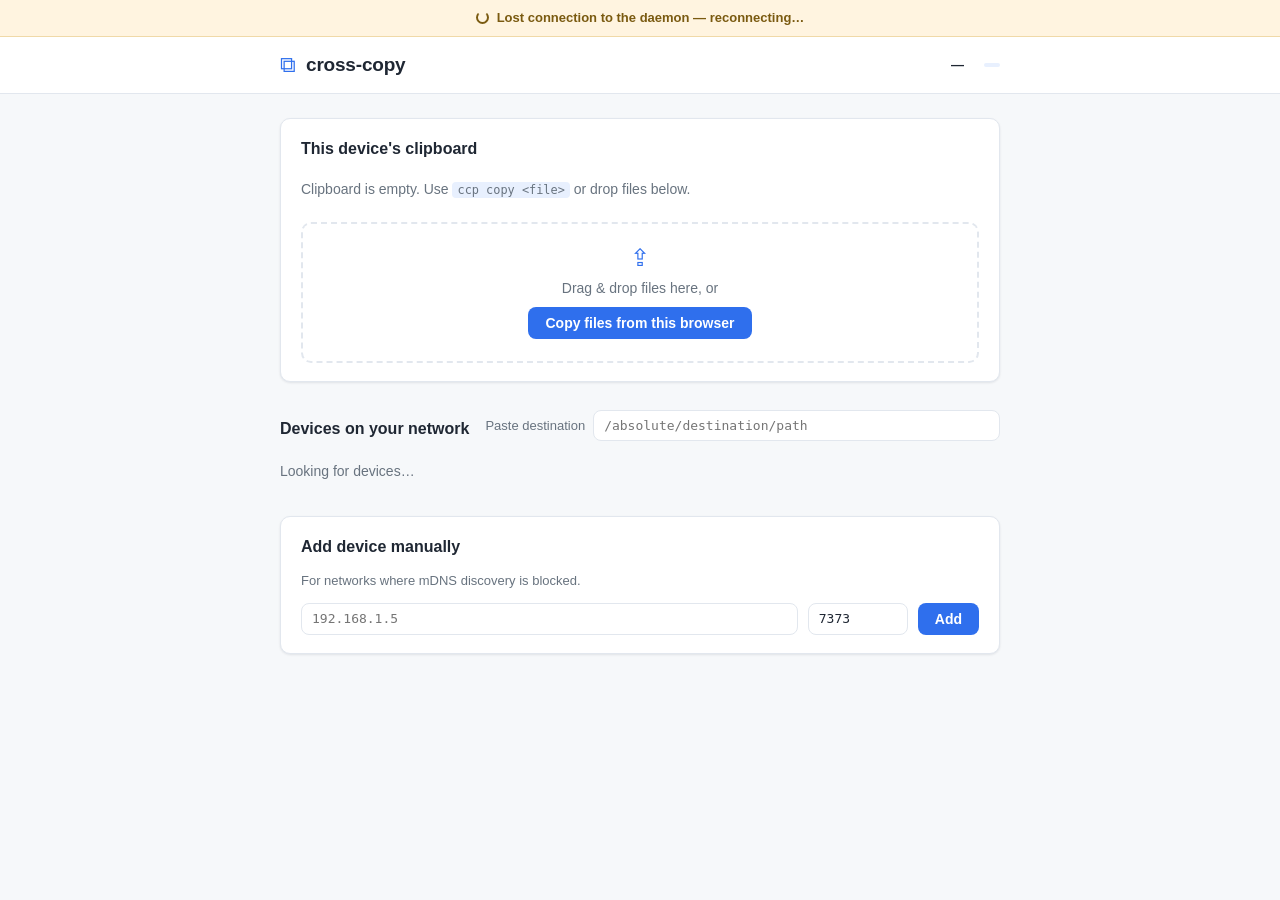
==== crosscopy/webui/index.html @ 35c5a22b "add initial ccp setup" ====
<!DOCTYPE html>
<html lang="en">
<head>
  <meta charset="UTF-8">
  <meta name="viewport" content="width=device-width, initial-scale=1.0">
  <title>cross-copy</title>
  <link rel="stylesheet" href="style.css">
</head>
<body>
  <div id="reconnect-banner" class="reconnect-banner hidden">
    <span class="spinner"></span> Lost connection to the daemon &mdash; reconnecting&hellip;
  </div>

  <header class="app-header">
    <div class="header-inner">
      <div class="brand">
        <span class="brand-mark">&#10697;</span>
        <h1>cross-copy</h1>
      </div>
      <div class="device-meta">
        <span id="device-name" class="device-name">&mdash;</span>
        <span id="device-platform" class="device-platform"></span>
        <span id="daemon-version" class="daemon-version"></span>
      </div>
    </div>
  </header>

  <main class="container">

    <!-- This device's clipboard -->
    <section class="card" id="local-card">
      <div class="card-head">
        <h2>This device's clipboard</h2>
        <div class="card-head-actions">
          <span id="local-op-badge" class="op-badge hidden"></span>
          <button id="clear-btn" class="btn btn-ghost hidden" type="button">Clear</button>
        </div>
      </div>

      <div id="local-clipboard">
        <p class="empty-state">Clipboard is empty. Use <code>ccp copy &lt;file&gt;</code> or drop files below.</p>
      </div>

      <div id="drop-zone" class="drop-zone" tabindex="0">
        <div class="drop-zone-inner">
          <span class="drop-icon">&#8682;</span>
          <p>Drag &amp; drop files here, or</p>
          <button id="pick-btn" class="btn btn-primary" type="button">Copy files from this browser</button>
          <input type="file" id="file-input" multiple hidden>
        </div>
        <div id="upload-progress" class="upload-progress hidden">
          <div class="progress-track"><div id="progress-bar" class="progress-bar"></div></div>
          <span id="progress-label" class="progress-label">Uploading&hellip;</span>
        </div>
      </div>
    </section>

    <!-- Peers -->
    <section class="peers-section">
      <div class="section-head">
        <h2>Devices on your network</h2>
        <label class="dest-field">
          <span>Paste destination</span>
          <input type="text" id="dest-input" placeholder="/absolute/destination/path"
                 spellcheck="false" autocomplete="off">
        </label>
      </div>
      <div id="peers-list" class="peers-list">
        <p class="empty-state">Looking for devices&hellip;</p>
      </div>
    </section>

    <!-- Add device manually -->
    <section class="card add-device-card">
      <div class="card-head">
        <h2>Add device manually</h2>
      </div>
      <p class="hint">For networks where mDNS discovery is blocked.</p>
      <form id="add-peer-form" class="add-peer-form">
        <input type="text" id="peer-host" placeholder="192.168.1.5" required
               spellcheck="false" autocomplete="off" aria-label="Host">
        <input type="number" id="peer-port" value="7373" min="1" max="65535" aria-label="Port">
        <button type="submit" class="btn btn-primary" id="add-peer-btn">Add</button>
      </form>
    </section>

  </main>

  <div id="toasts" class="toasts" aria-live="polite"></div>

  <script src="app.js"></script>
</body>
</html>
---- crosscopy/webui/style.css ----
/* cross-copy web UI — light theme, dependency-free. */

:root {
  --accent: #2f6fed;
  --accent-hover: #1e5cd6;
  --accent-soft: #e8f0fe;
  --bg: #f6f8fa;
  --card-bg: #ffffff;
  --border: #e2e7ee;
  --text: #1f2733;
  --text-muted: #68737f;
  --success: #1a8a4c;
  --error: #cc3340;
  --warn-bg: #fff4e0;
  --radius: 10px;
  --shadow: 0 1px 3px rgba(20, 30, 50, 0.06), 0 1px 2px rgba(20, 30, 50, 0.04);
  --font: -apple-system, BlinkMacSystemFont, "Segoe UI", Roboto, "Helvetica Neue",
          Arial, sans-serif;
  --mono: ui-monospace, SFMono-Regular, "SF Mono", Menlo, Consolas, monospace;
}

* { box-sizing: border-box; margin: 0; padding: 0; }

body {
  font-family: var(--font);
  background: var(--bg);
  color: var(--text);
  font-size: 15px;
  line-height: 1.5;
}

.hidden { display: none !important; }

code {
  font-family: var(--mono);
  font-size: 0.85em;
  background: var(--accent-soft);
  padding: 1px 5px;
  border-radius: 4px;
}

/* ---------- header ---------- */

.app-header {
  background: var(--card-bg);
  border-bottom: 1px solid var(--border);
  position: sticky;
  top: 0;
  z-index: 10;
}

.header-inner {
  max-width: 760px;
  margin: 0 auto;
  padding: 14px 20px;
  display: flex;
  align-items: center;
  justify-content: space-between;
  gap: 12px;
  flex-wrap: wrap;
}

.brand { display: flex; align-items: center; gap: 10px; }

.brand-mark {
  color: var(--accent);
  font-size: 22px;
  line-height: 1;
}

.brand h1 { font-size: 19px; font-weight: 650; letter-spacing: -0.01em; }

.device-meta {
  display: flex;
  align-items: center;
  gap: 10px;
  color: var(--text-muted);
  font-size: 13px;
}

.device-name { font-weight: 600; color: var(--text); }
.daemon-version {
  font-family: var(--mono);
  background: var(--accent-soft);
  color: var(--accent);
  padding: 2px 8px;
  border-radius: 999px;
  font-size: 12px;
}

/* ---------- layout ---------- */

.container {
  max-width: 760px;
  margin: 0 auto;
  padding: 24px 20px 60px;
  display: flex;
  flex-direction: column;
  gap: 28px;
}

.card {
  background: var(--card-bg);
  border: 1px solid var(--border);
  border-radius: var(--radius);
  box-shadow: var(--shadow);
  padding: 18px 20px;
}

.card-head {
  display: flex;
  align-items: center;
  justify-content: space-between;
  margin-bottom: 12px;
}

.card-head h2, .section-head h2 { font-size: 16px; font-weight: 650; }

.card-head-actions { display: flex; align-items: center; gap: 10px; }

.section-head {
  display: flex;
  align-items: flex-end;
  justify-content: space-between;
  gap: 16px;
  flex-wrap: wrap;
  margin-bottom: 14px;
}

.hint { color: var(--text-muted); font-size: 13px; margin-bottom: 12px; }

.empty-state { color: var(--text-muted); font-size: 14px; padding: 6px 0; }
.empty-state.small { font-size: 13px; padding: 2px 0 0; }

/* ---------- buttons & inputs ---------- */

.btn {
  font-family: inherit;
  font-size: 14px;
  font-weight: 550;
  border: 1px solid transparent;
  border-radius: 8px;
  padding: 7px 16px;
  cursor: pointer;
  transition: background 0.15s, border-color 0.15s;
}

.btn:disabled { opacity: 0.55; cursor: default; }

.btn-primary { background: var(--accent); color: #fff; }
.btn-primary:hover:not(:disabled) { background: var(--accent-hover); }

.btn-ghost {
  background: transparent;
  color: var(--text-muted);
  border-color: var(--border);
}
.btn-ghost:hover:not(:disabled) { border-color: var(--error); color: var(--error); }

input[type="text"], input[type="number"] {
  font-family: inherit;
  font-size: 14px;
  padding: 7px 10px;
  border: 1px solid var(--border);
  border-radius: 8px;
  background: var(--card-bg);
  color: var(--text);
  outline: none;
  transition: border-color 0.15s, box-shadow 0.15s;
}

input:focus {
  border-color: var(--accent);
  box-shadow: 0 0 0 3px var(--accent-soft);
}

.dest-field {
  display: flex;
  align-items: center;
  gap: 8px;
  font-size: 13px;
  color: var(--text-muted);
  flex: 1 1 320px;
  min-width: 0;
}
.dest-field span { white-space: nowrap; }
.dest-field input { flex: 1; min-width: 0; font-family: var(--mono); font-size: 13px; }

/* ---------- op badge ---------- */

.op-badge {
  font-size: 11px;
  font-weight: 700;
  text-transform: uppercase;
  letter-spacing: 0.06em;
  padding: 2px 9px;
  border-radius: 999px;
}
.op-copy { background: var(--accent-soft); color: var(--accent); }
.op-move { background: #fdeee7; color: #c2540a; }

/* ---------- file list ---------- */

.file-list { display: flex; flex-direction: column; }

.file-row {
  display: flex;
  justify-content: space-between;
  align-items: baseline;
  gap: 12px;
  padding: 6px 2px;
  border-bottom: 1px solid var(--border);
  font-size: 14px;
}

.file-name {
  font-family: var(--mono);
  font-size: 13px;
  overflow-wrap: anywhere;
}

.file-size { color: var(--text-muted); font-size: 13px; white-space: nowrap; }

.file-total {
  display: flex;
  justify-content: space-between;
  padding: 8px 2px 2px;
  font-size: 13px;
  color: var(--text-muted);
  font-weight: 550;
}

/* ---------- drop zone ---------- */

.drop-zone {
  margin-top: 16px;
  border: 2px dashed var(--border);
  border-radius: var(--radius);
  padding: 22px 16px;
  text-align: center;
  transition: border-color 0.15s, background 0.15s;
}

.drop-zone.dragging {
  border-color: var(--accent);
  background: var(--accent-soft);
}

.drop-zone-inner { display: flex; flex-direction: column; align-items: center; gap: 8px; }
.drop-zone-inner p { color: var(--text-muted); font-size: 14px; }
.drop-icon { font-size: 24px; color: var(--accent); line-height: 1; }

.upload-progress {
  margin-top: 14px;
  display: flex;
  align-items: center;
  gap: 12px;
}

.progress-track {
  flex: 1;
  height: 8px;
  background: var(--border);
  border-radius: 999px;
  overflow: hidden;
}

.progress-bar {
  height: 100%;
  width: 0%;
  background: var(--accent);
  border-radius: 999px;
  transition: width 0.2s ease;
}

.progress-label { font-size: 13px; color: var(--text-muted); white-space: nowrap; }

/* ---------- peers ---------- */

.peers-list { display: flex; flex-direction: column; gap: 14px; }

.peer-head {
  display: flex;
  align-items: center;
  justify-content: space-between;
  gap: 10px;
  margin-bottom: 8px;
}

.peer-title { display: flex; align-items: center; gap: 12px; min-width: 0; }

.peer-icon { font-size: 24px; line-height: 1; }

.peer-name-block { display: flex; flex-direction: column; min-width: 0; }
.peer-name { font-weight: 600; font-size: 15px; }
.peer-host {
  font-family: var(--mono);
  font-size: 12px;
  color: var(--text-muted);
  overflow-wrap: anywhere;
}

.peer-actions {
  margin-top: 12px;
  display: flex;
  justify-content: flex-end;
}

/* ---------- add device form ---------- */

.add-peer-form { display: flex; gap: 10px; flex-wrap: wrap; }
.add-peer-form input[type="text"] { flex: 1 1 200px; font-family: var(--mono); font-size: 13px; }
.add-peer-form input[type="number"] { width: 100px; font-family: var(--mono); font-size: 13px; }

/* ---------- reconnect banner ---------- */

.reconnect-banner {
  position: sticky;
  top: 0;
  z-index: 20;
  background: var(--warn-bg);
  border-bottom: 1px solid #f0d9a8;
  color: #7a5a10;
  text-align: center;
  font-size: 13px;
  font-weight: 550;
  padding: 8px 16px;
  display: flex;
  align-items: center;
  justify-content: center;
  gap: 8px;
}

.spinner {
  width: 13px;
  height: 13px;
  border: 2px solid #7a5a10;
  border-top-color: transparent;
  border-radius: 50%;
  display: inline-block;
  animation: spin 0.8s linear infinite;
}

@keyframes spin { to { transform: rotate(360deg); } }

/* ---------- toasts ---------- */

.toasts {
  position: fixed;
  bottom: 20px;
  right: 20px;
  display: flex;
  flex-direction: column;
  gap: 10px;
  z-index: 30;
  max-width: min(380px, calc(100vw - 40px));
}

.toast {
  background: var(--text);
  color: #fff;
  padding: 11px 16px;
  border-radius: 8px;
  font-size: 14px;
  box-shadow: 0 4px 14px rgba(20, 30, 50, 0.25);
  opacity: 0;
  transform: translateY(8px);
  transition: opacity 0.25s, transform 0.25s;
  border-left: 4px solid var(--accent);
}

.toast.show { opacity: 1; transform: translateY(0); }
.toast.success { border-left-color: var(--success); }
.toast.error { border-left-color: var(--error); }

/* ---------- responsive ---------- */

@media (max-width: 560px) {
  .header-inner { flex-direction: column; align-items: flex-start; gap: 4px; }
  .section-head { flex-direction: column; align-items: stretch; }
}
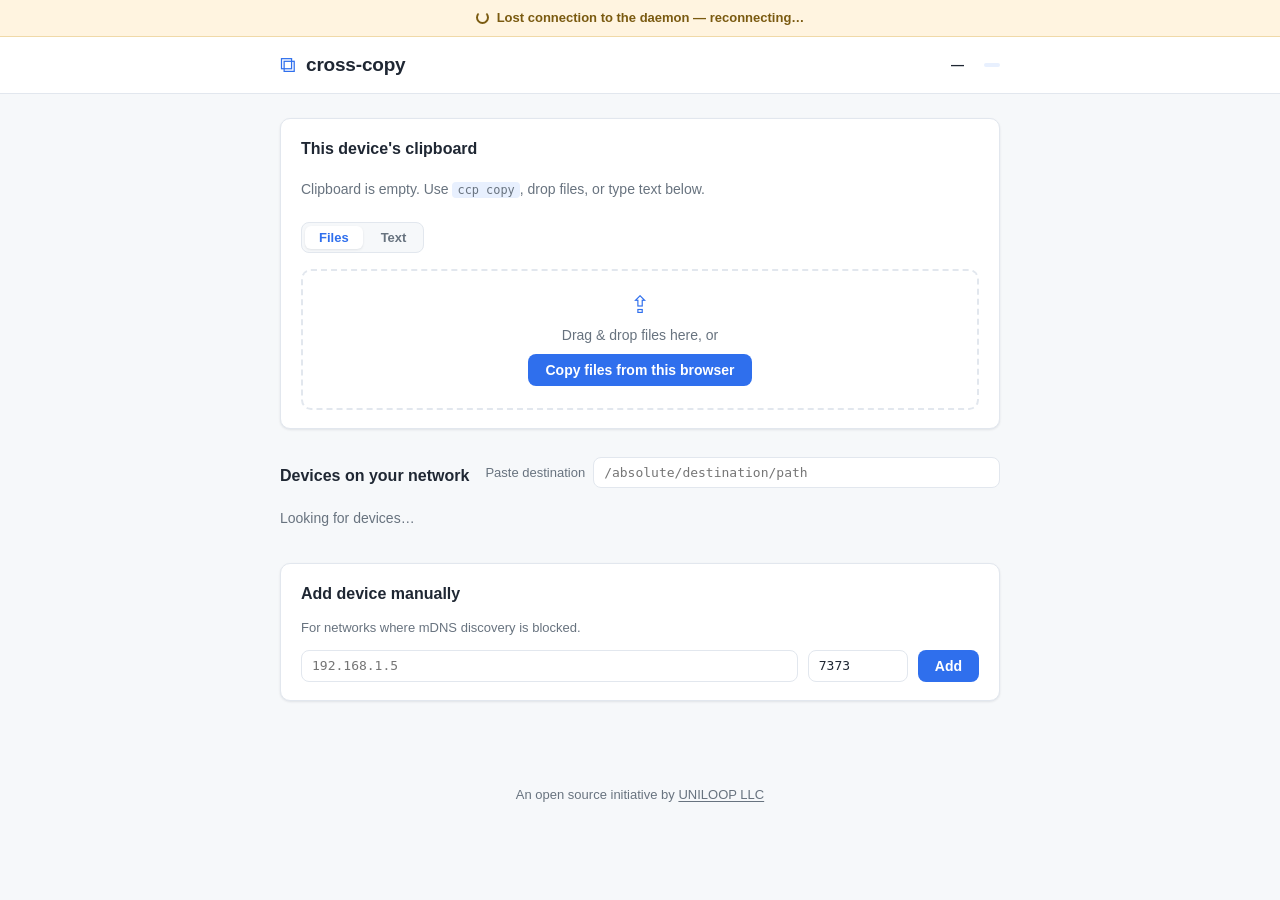
==== commit 1cf4efe9: "add text copy and license" ====
--- a/crosscopy/webui/index.html
+++ b/crosscopy/webui/index.html
@@ -38,7 +38,12 @@
       </div>
 
       <div id="local-clipboard">
-        <p class="empty-state">Clipboard is empty. Use <code>ccp copy &lt;file&gt;</code> or drop files below.</p>
+        <p class="empty-state">Clipboard is empty. Use <code>ccp copy</code>, drop files, or type text below.</p>
+      </div>
+
+      <div class="mode-tabs" role="tablist" aria-label="Clipboard input mode">
+        <button type="button" id="tab-files" class="mode-tab active" role="tab" aria-selected="true">Files</button>
+        <button type="button" id="tab-text" class="mode-tab" role="tab" aria-selected="false">Text</button>
       </div>
 
       <div id="drop-zone" class="drop-zone" tabindex="0">
@@ -51,6 +56,14 @@
         <div id="upload-progress" class="upload-progress hidden">
           <div class="progress-track"><div id="progress-bar" class="progress-bar"></div></div>
           <span id="progress-label" class="progress-label">Uploading&hellip;</span>
+        </div>
+      </div>
+
+      <div id="text-pane" class="text-pane hidden">
+        <textarea id="text-input" placeholder="Type or paste text to share&hellip;"
+                  rows="4" spellcheck="false"></textarea>
+        <div class="text-pane-actions">
+          <button id="copy-text-btn" class="btn btn-primary" type="button" disabled>Copy text</button>
         </div>
       </div>
     </section>
@@ -86,6 +99,11 @@
 
   </main>
 
+  <footer class="app-footer">
+    An open source initiative by
+    <a href="https://uniloop.com" target="_blank" rel="noopener">UNILOOP LLC</a>
+  </footer>
+
   <div id="toasts" class="toasts" aria-live="polite"></div>
 
   <script src="app.js"></script>
--- a/crosscopy/webui/style.css
+++ b/crosscopy/webui/style.css
@@ -230,6 +230,86 @@
   font-weight: 550;
 }
 
+/* ---------- text clipboard ---------- */
+
+.mode-tabs {
+  display: inline-flex;
+  gap: 4px;
+  margin-top: 16px;
+  background: var(--bg);
+  border: 1px solid var(--border);
+  border-radius: 8px;
+  padding: 3px;
+}
+
+.mode-tab {
+  font-family: inherit;
+  font-size: 13px;
+  font-weight: 550;
+  border: none;
+  background: transparent;
+  color: var(--text-muted);
+  padding: 4px 14px;
+  border-radius: 6px;
+  cursor: pointer;
+  transition: background 0.15s, color 0.15s;
+}
+
+.mode-tab.active {
+  background: var(--card-bg);
+  color: var(--accent);
+  box-shadow: var(--shadow);
+}
+
+.text-pane {
+  margin-top: 12px;
+  display: flex;
+  flex-direction: column;
+  gap: 10px;
+}
+
+.text-pane textarea {
+  font-family: var(--mono);
+  font-size: 13px;
+  line-height: 1.5;
+  padding: 9px 11px;
+  border: 1px solid var(--border);
+  border-radius: 8px;
+  background: var(--card-bg);
+  color: var(--text);
+  outline: none;
+  resize: vertical;
+  min-height: 88px;
+  transition: border-color 0.15s, box-shadow 0.15s;
+}
+
+.text-pane textarea:focus {
+  border-color: var(--accent);
+  box-shadow: 0 0 0 3px var(--accent-soft);
+}
+
+.text-pane-actions { display: flex; justify-content: flex-end; }
+
+.text-block {
+  font-family: var(--mono);
+  font-size: 13px;
+  line-height: 1.5;
+  white-space: pre-wrap;
+  overflow-wrap: anywhere;
+  background: var(--bg);
+  border: 1px solid var(--border);
+  border-radius: 8px;
+  padding: 9px 11px;
+  max-height: 240px;
+  overflow-y: auto;
+}
+
+.text-block.preview {
+  /* ~6 lines at 13px * 1.5 line-height, plus padding */
+  max-height: 138px;
+  overflow: hidden;
+}
+
 /* ---------- drop zone ---------- */
 
 .drop-zone {
@@ -373,6 +453,25 @@
 .toast.success { border-left-color: var(--success); }
 .toast.error { border-left-color: var(--error); }
 
+/* ---------- footer ---------- */
+
+.app-footer {
+  max-width: 760px;
+  margin: 24px auto 0;
+  padding: 0 20px 32px;
+  text-align: center;
+  font-size: 13px;
+  color: var(--text-muted);
+}
+
+.app-footer a {
+  color: var(--text-muted);
+  text-decoration: underline;
+  text-underline-offset: 2px;
+}
+
+.app-footer a:hover { color: var(--accent); }
+
 /* ---------- responsive ---------- */
 
 @media (max-width: 560px) {
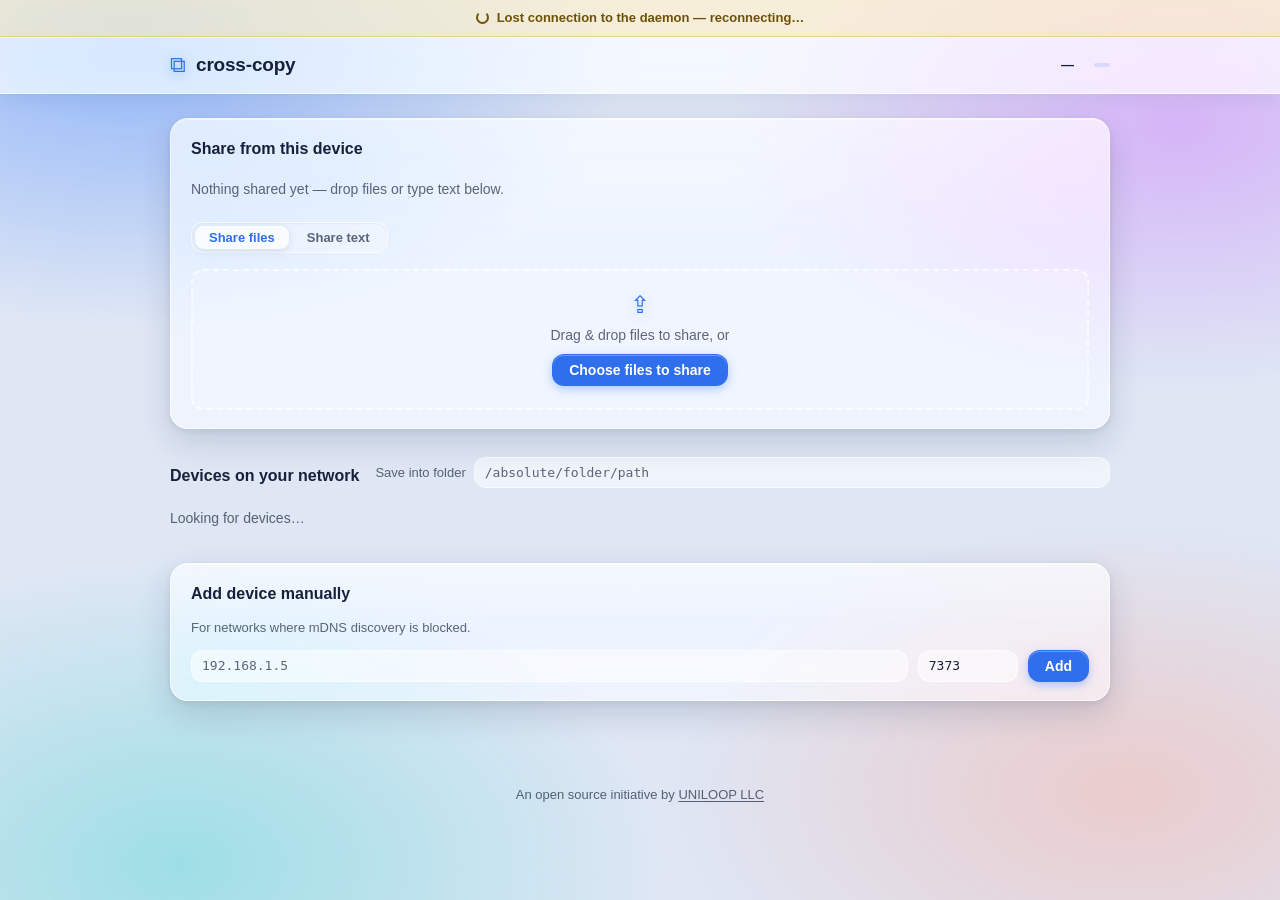
==== commit ca352b43: "add widget & liquid glass UI" ====
--- a/crosscopy/webui/index.html
+++ b/crosscopy/webui/index.html
@@ -7,8 +7,16 @@
   <link rel="stylesheet" href="style.css">
 </head>
 <body>
-  <div id="reconnect-banner" class="reconnect-banner hidden">
+  <div class="ambient" aria-hidden="true"></div>
+
+  <div id="reconnect-banner" class="banner reconnect-banner hidden">
     <span class="spinner"></span> Lost connection to the daemon &mdash; reconnecting&hellip;
+  </div>
+
+  <div id="update-banner" class="banner update-banner hidden">
+    <span id="update-text"></span>
+    <button id="update-dismiss" class="update-dismiss" type="button"
+            aria-label="Dismiss update notice" title="Dismiss">&times;</button>
   </div>
 
   <header class="app-header">
@@ -27,30 +35,34 @@
 
   <main class="container">
 
-    <!-- This device's clipboard -->
-    <section class="card" id="local-card">
+    <!-- Incoming offers (targeted sends awaiting accept/decline) -->
+    <section id="offers-stack" class="offers-stack" aria-live="polite"
+             aria-label="Incoming offers"></section>
+
+    <!-- What this device is sharing -->
+    <section class="glass card" id="local-card">
       <div class="card-head">
-        <h2>This device's clipboard</h2>
+        <h2 id="local-card-title">Share from this device</h2>
         <div class="card-head-actions">
           <span id="local-op-badge" class="op-badge hidden"></span>
-          <button id="clear-btn" class="btn btn-ghost hidden" type="button">Clear</button>
+          <button id="clear-btn" class="btn btn-ghost hidden" type="button">Stop sharing</button>
         </div>
       </div>
 
       <div id="local-clipboard">
-        <p class="empty-state">Clipboard is empty. Use <code>ccp copy</code>, drop files, or type text below.</p>
+        <p class="empty-state">Nothing shared yet &mdash; drop files or type text below.</p>
       </div>
 
-      <div class="mode-tabs" role="tablist" aria-label="Clipboard input mode">
-        <button type="button" id="tab-files" class="mode-tab active" role="tab" aria-selected="true">Files</button>
-        <button type="button" id="tab-text" class="mode-tab" role="tab" aria-selected="false">Text</button>
+      <div class="mode-tabs" role="tablist" aria-label="Share mode">
+        <button type="button" id="tab-files" class="mode-tab active" role="tab" aria-selected="true">Share files</button>
+        <button type="button" id="tab-text" class="mode-tab" role="tab" aria-selected="false">Share text</button>
       </div>
 
       <div id="drop-zone" class="drop-zone" tabindex="0">
         <div class="drop-zone-inner">
           <span class="drop-icon">&#8682;</span>
-          <p>Drag &amp; drop files here, or</p>
-          <button id="pick-btn" class="btn btn-primary" type="button">Copy files from this browser</button>
+          <p>Drag &amp; drop files to share, or</p>
+          <button id="pick-btn" class="btn btn-primary" type="button">Choose files to share</button>
           <input type="file" id="file-input" multiple hidden>
         </div>
         <div id="upload-progress" class="upload-progress hidden">
@@ -63,7 +75,7 @@
         <textarea id="text-input" placeholder="Type or paste text to share&hellip;"
                   rows="4" spellcheck="false"></textarea>
         <div class="text-pane-actions">
-          <button id="copy-text-btn" class="btn btn-primary" type="button" disabled>Copy text</button>
+          <button id="copy-text-btn" class="btn btn-primary" type="button" disabled>Share text</button>
         </div>
       </div>
     </section>
@@ -73,8 +85,8 @@
       <div class="section-head">
         <h2>Devices on your network</h2>
         <label class="dest-field">
-          <span>Paste destination</span>
-          <input type="text" id="dest-input" placeholder="/absolute/destination/path"
+          <span>Save into folder</span>
+          <input type="text" id="dest-input" placeholder="/absolute/folder/path"
                  spellcheck="false" autocomplete="off">
         </label>
       </div>
@@ -84,7 +96,7 @@
     </section>
 
     <!-- Add device manually -->
-    <section class="card add-device-card">
+    <section class="glass card add-device-card">
       <div class="card-head">
         <h2>Add device manually</h2>
       </div>
--- a/crosscopy/webui/style.css
+++ b/crosscopy/webui/style.css
@@ -1,35 +1,87 @@
-/* cross-copy web UI — light theme, dependency-free. */
+/* cross-copy web UI — liquid glass, pure CSS, no external assets. */
 
 :root {
   --accent: #2f6fed;
   --accent-hover: #1e5cd6;
-  --accent-soft: #e8f0fe;
-  --bg: #f6f8fa;
-  --card-bg: #ffffff;
-  --border: #e2e7ee;
-  --text: #1f2733;
-  --text-muted: #68737f;
-  --success: #1a8a4c;
-  --error: #cc3340;
-  --warn-bg: #fff4e0;
-  --radius: 10px;
-  --shadow: 0 1px 3px rgba(20, 30, 50, 0.06), 0 1px 2px rgba(20, 30, 50, 0.04);
+  --accent-soft: rgba(47, 111, 237, 0.14);
+  --text: #16203a;
+  --muted: rgba(22, 32, 58, 0.68);
+  --glass: rgba(255, 255, 255, 0.52);
+  --glass-strong: rgba(255, 255, 255, 0.68);
+  --glass-input: rgba(255, 255, 255, 0.5);
+  --hairline: rgba(255, 255, 255, 0.65);
+  --hairline-soft: rgba(22, 32, 58, 0.1);
+  --shadow: 0 12px 32px rgba(24, 39, 75, 0.16), 0 2px 8px rgba(24, 39, 75, 0.08);
+  --specular: rgba(255, 255, 255, 0.34);
+  --inset-hl: rgba(255, 255, 255, 0.55);
+  --ok: #157a43;
+  --bad: #c22b38;
+  --move: #b3520c;
+  --move-soft: rgba(214, 108, 28, 0.16);
+  --radius: 18px;
+  --radius-sm: 12px;
   --font: -apple-system, BlinkMacSystemFont, "Segoe UI", Roboto, "Helvetica Neue",
           Arial, sans-serif;
   --mono: ui-monospace, SFMono-Regular, "SF Mono", Menlo, Consolas, monospace;
 }
 
+@media (prefers-color-scheme: dark) {
+  :root {
+    --accent: #5b8cff;
+    --accent-hover: #7aa2ff;
+    --accent-soft: rgba(91, 140, 255, 0.2);
+    --text: #edf1fa;
+    --muted: rgba(237, 241, 250, 0.66);
+    --glass: rgba(28, 32, 46, 0.55);
+    --glass-strong: rgba(34, 39, 56, 0.68);
+    --glass-input: rgba(0, 0, 0, 0.28);
+    --hairline: rgba(255, 255, 255, 0.14);
+    --hairline-soft: rgba(255, 255, 255, 0.1);
+    --shadow: 0 12px 32px rgba(0, 0, 0, 0.45), 0 2px 8px rgba(0, 0, 0, 0.3);
+    --specular: rgba(255, 255, 255, 0.09);
+    --inset-hl: rgba(255, 255, 255, 0.1);
+    --ok: #4cc27f;
+    --bad: #ff7b86;
+    --move: #f0a35e;
+    --move-soft: rgba(240, 163, 94, 0.16);
+  }
+}
+
 * { box-sizing: border-box; margin: 0; padding: 0; }
 
 body {
   font-family: var(--font);
-  background: var(--bg);
+  background: #dfe7f5;
   color: var(--text);
   font-size: 15px;
   line-height: 1.5;
-}
+  min-height: 100vh;
+}
+@media (prefers-color-scheme: dark) { body { background: #10131c; } }
 
 .hidden { display: none !important; }
+
+/* Colorful ambient gradient so the glass blur has something to read against. */
+.ambient {
+  position: fixed;
+  inset: 0;
+  z-index: -1;
+  background:
+    radial-gradient(56vw 46vh at 10% 4%,  rgba(47, 111, 237, 0.42), transparent 70%),
+    radial-gradient(50vw 42vh at 92% 14%, rgba(186, 104, 232, 0.38), transparent 70%),
+    radial-gradient(54vw 48vh at 14% 96%, rgba(64, 201, 198, 0.36),  transparent 70%),
+    radial-gradient(52vw 44vh at 88% 88%, rgba(255, 155, 133, 0.34), transparent 70%);
+  filter: saturate(1.2);
+}
+@media (prefers-color-scheme: dark) {
+  .ambient {
+    background:
+      radial-gradient(56vw 46vh at 10% 4%,  rgba(47, 111, 237, 0.3),  transparent 70%),
+      radial-gradient(50vw 42vh at 92% 14%, rgba(150, 82, 206, 0.26), transparent 70%),
+      radial-gradient(54vw 48vh at 14% 96%, rgba(38, 150, 148, 0.24), transparent 70%),
+      radial-gradient(52vw 44vh at 88% 88%, rgba(214, 108, 82, 0.2),  transparent 70%);
+  }
+}
 
 code {
   font-family: var(--mono);
@@ -39,18 +91,45 @@
   border-radius: 4px;
 }
 
+/* ---------- glass surfaces ---------- */
+
+.glass {
+  position: relative;
+  background: var(--glass);
+  -webkit-backdrop-filter: blur(18px) saturate(170%);
+  backdrop-filter: blur(18px) saturate(170%);
+  border: 1px solid var(--hairline);
+  border-radius: var(--radius);
+  box-shadow: var(--shadow), inset 0 1px 0 var(--inset-hl);
+  overflow: hidden;
+}
+/* Specular top-edge highlight sweep. */
+.glass::before {
+  content: "";
+  position: absolute;
+  inset: 0 0 auto 0;
+  height: 46%;
+  background: linear-gradient(to bottom, var(--specular), transparent);
+  pointer-events: none;
+  border-radius: inherit;
+}
+.glass > * { position: relative; }
+
 /* ---------- header ---------- */
 
 .app-header {
-  background: var(--card-bg);
-  border-bottom: 1px solid var(--border);
   position: sticky;
   top: 0;
   z-index: 10;
+  background: var(--glass-strong);
+  -webkit-backdrop-filter: blur(18px) saturate(170%);
+  backdrop-filter: blur(18px) saturate(170%);
+  border-bottom: 1px solid var(--hairline);
+  box-shadow: 0 4px 18px rgba(24, 39, 75, 0.08), inset 0 1px 0 var(--inset-hl);
 }
 
 .header-inner {
-  max-width: 760px;
+  max-width: 980px;
   margin: 0 auto;
   padding: 14px 20px;
   display: flex;
@@ -66,6 +145,7 @@
   color: var(--accent);
   font-size: 22px;
   line-height: 1;
+  filter: drop-shadow(0 2px 6px rgba(47, 111, 237, 0.4));
 }
 
 .brand h1 { font-size: 19px; font-weight: 650; letter-spacing: -0.01em; }
@@ -74,7 +154,7 @@
   display: flex;
   align-items: center;
   gap: 10px;
-  color: var(--text-muted);
+  color: var(--muted);
   font-size: 13px;
 }
 
@@ -87,11 +167,12 @@
   border-radius: 999px;
   font-size: 12px;
 }
+@media (prefers-color-scheme: dark) { .daemon-version { color: #9db9ff; } }
 
 /* ---------- layout ---------- */
 
 .container {
-  max-width: 760px;
+  max-width: 980px;
   margin: 0 auto;
   padding: 24px 20px 60px;
   display: flex;
@@ -99,13 +180,7 @@
   gap: 28px;
 }
 
-.card {
-  background: var(--card-bg);
-  border: 1px solid var(--border);
-  border-radius: var(--radius);
-  box-shadow: var(--shadow);
-  padding: 18px 20px;
-}
+.card { padding: 18px 20px; }
 
 .card-head {
   display: flex;
@@ -127,9 +202,9 @@
   margin-bottom: 14px;
 }
 
-.hint { color: var(--text-muted); font-size: 13px; margin-bottom: 12px; }
-
-.empty-state { color: var(--text-muted); font-size: 14px; padding: 6px 0; }
+.hint { color: var(--muted); font-size: 13px; margin-bottom: 12px; }
+
+.empty-state { color: var(--muted); font-size: 14px; padding: 6px 0; }
 .empty-state.small { font-size: 13px; padding: 2px 0 0; }
 
 /* ---------- buttons & inputs ---------- */
@@ -137,37 +212,58 @@
 .btn {
   font-family: inherit;
   font-size: 14px;
-  font-weight: 550;
-  border: 1px solid transparent;
-  border-radius: 8px;
+  font-weight: 600;
+  border: 1px solid var(--hairline);
+  border-radius: var(--radius-sm);
   padding: 7px 16px;
+  color: var(--text);
+  background: rgba(255, 255, 255, 0.45);
   cursor: pointer;
-  transition: background 0.15s, border-color 0.15s;
-}
-
+  box-shadow: inset 0 1px 0 var(--inset-hl);
+  transition: background 0.18s, border-color 0.18s, transform 0.12s,
+              box-shadow 0.18s, color 0.18s;
+}
+@media (prefers-color-scheme: dark) {
+  .btn { background: rgba(255, 255, 255, 0.09); box-shadow: none; }
+}
+.btn:hover:not(:disabled) { background: rgba(255, 255, 255, 0.72); }
+@media (prefers-color-scheme: dark) {
+  .btn:hover:not(:disabled) { background: rgba(255, 255, 255, 0.16); }
+}
+.btn:active:not(:disabled) { transform: scale(0.97); }
 .btn:disabled { opacity: 0.55; cursor: default; }
 
-.btn-primary { background: var(--accent); color: #fff; }
+.btn-primary {
+  background: var(--accent);
+  border-color: transparent;
+  color: #fff;
+  box-shadow: 0 3px 10px rgba(47, 111, 237, 0.35),
+              inset 0 1px 0 rgba(255, 255, 255, 0.3);
+}
 .btn-primary:hover:not(:disabled) { background: var(--accent-hover); }
-
-.btn-ghost {
-  background: transparent;
-  color: var(--text-muted);
-  border-color: var(--border);
-}
-.btn-ghost:hover:not(:disabled) { border-color: var(--error); color: var(--error); }
+@media (prefers-color-scheme: dark) {
+  .btn-primary { background: #2f6fed; color: #fff; }
+  .btn-primary:hover:not(:disabled) { background: #4a80f5; }
+}
+
+.btn-ghost { color: var(--muted); }
+.btn-ghost:hover:not(:disabled) { border-color: var(--bad); color: var(--bad); }
+
+.btn-danger { color: var(--bad); }
 
 input[type="text"], input[type="number"] {
   font-family: inherit;
   font-size: 14px;
   padding: 7px 10px;
-  border: 1px solid var(--border);
-  border-radius: 8px;
-  background: var(--card-bg);
+  border: 1px solid var(--hairline);
+  border-radius: var(--radius-sm);
+  background: var(--glass-input);
   color: var(--text);
   outline: none;
-  transition: border-color 0.15s, box-shadow 0.15s;
-}
+  transition: border-color 0.18s, box-shadow 0.18s, background 0.18s;
+}
+
+input::placeholder, textarea::placeholder { color: var(--muted); }
 
 input:focus {
   border-color: var(--accent);
@@ -179,7 +275,7 @@
   align-items: center;
   gap: 8px;
   font-size: 13px;
-  color: var(--text-muted);
+  color: var(--muted);
   flex: 1 1 320px;
   min-width: 0;
 }
@@ -191,13 +287,15 @@
 .op-badge {
   font-size: 11px;
   font-weight: 700;
-  text-transform: uppercase;
-  letter-spacing: 0.06em;
+  letter-spacing: 0.03em;
   padding: 2px 9px;
   border-radius: 999px;
+  white-space: nowrap;
+  border: 1px solid transparent;
 }
 .op-copy { background: var(--accent-soft); color: var(--accent); }
-.op-move { background: #fdeee7; color: #c2540a; }
+@media (prefers-color-scheme: dark) { .op-copy { color: #9db9ff; } }
+.op-move { background: var(--move-soft); color: var(--move); }
 
 /* ---------- file list ---------- */
 
@@ -209,7 +307,7 @@
   align-items: baseline;
   gap: 12px;
   padding: 6px 2px;
-  border-bottom: 1px solid var(--border);
+  border-bottom: 1px solid var(--hairline-soft);
   font-size: 14px;
 }
 
@@ -219,14 +317,14 @@
   overflow-wrap: anywhere;
 }
 
-.file-size { color: var(--text-muted); font-size: 13px; white-space: nowrap; }
+.file-size { color: var(--muted); font-size: 13px; white-space: nowrap; }
 
 .file-total {
   display: flex;
   justify-content: space-between;
   padding: 8px 2px 2px;
   font-size: 13px;
-  color: var(--text-muted);
+  color: var(--muted);
   font-weight: 550;
 }
 
@@ -236,30 +334,35 @@
   display: inline-flex;
   gap: 4px;
   margin-top: 16px;
-  background: var(--bg);
-  border: 1px solid var(--border);
-  border-radius: 8px;
+  background: rgba(255, 255, 255, 0.28);
+  border: 1px solid var(--hairline);
+  border-radius: var(--radius-sm);
   padding: 3px;
+  box-shadow: inset 0 1px 2px rgba(24, 39, 75, 0.06);
+}
+@media (prefers-color-scheme: dark) {
+  .mode-tabs { background: rgba(0, 0, 0, 0.22); }
 }
 
 .mode-tab {
   font-family: inherit;
   font-size: 13px;
-  font-weight: 550;
+  font-weight: 600;
   border: none;
   background: transparent;
-  color: var(--text-muted);
+  color: var(--muted);
   padding: 4px 14px;
-  border-radius: 6px;
+  border-radius: 9px;
   cursor: pointer;
-  transition: background 0.15s, color 0.15s;
+  transition: background 0.18s, color 0.18s, box-shadow 0.18s;
 }
 
 .mode-tab.active {
-  background: var(--card-bg);
+  background: var(--glass-strong);
   color: var(--accent);
-  box-shadow: var(--shadow);
-}
+  box-shadow: 0 2px 8px rgba(24, 39, 75, 0.12), inset 0 1px 0 var(--inset-hl);
+}
+@media (prefers-color-scheme: dark) { .mode-tab.active { color: #9db9ff; } }
 
 .text-pane {
   margin-top: 12px;
@@ -273,14 +376,14 @@
   font-size: 13px;
   line-height: 1.5;
   padding: 9px 11px;
-  border: 1px solid var(--border);
-  border-radius: 8px;
-  background: var(--card-bg);
+  border: 1px solid var(--hairline);
+  border-radius: var(--radius-sm);
+  background: var(--glass-input);
   color: var(--text);
   outline: none;
   resize: vertical;
   min-height: 88px;
-  transition: border-color 0.15s, box-shadow 0.15s;
+  transition: border-color 0.18s, box-shadow 0.18s;
 }
 
 .text-pane textarea:focus {
@@ -296,9 +399,9 @@
   line-height: 1.5;
   white-space: pre-wrap;
   overflow-wrap: anywhere;
-  background: var(--bg);
-  border: 1px solid var(--border);
-  border-radius: 8px;
+  background: var(--glass-input);
+  border: 1px solid var(--hairline);
+  border-radius: var(--radius-sm);
   padding: 9px 11px;
   max-height: 240px;
   overflow-y: auto;
@@ -314,11 +417,15 @@
 
 .drop-zone {
   margin-top: 16px;
-  border: 2px dashed var(--border);
-  border-radius: var(--radius);
+  border: 2px dashed var(--hairline);
+  border-radius: var(--radius-sm);
   padding: 22px 16px;
   text-align: center;
-  transition: border-color 0.15s, background 0.15s;
+  background: rgba(255, 255, 255, 0.16);
+  transition: border-color 0.18s, background 0.18s;
+}
+@media (prefers-color-scheme: dark) {
+  .drop-zone { background: rgba(255, 255, 255, 0.03); }
 }
 
 .drop-zone.dragging {
@@ -327,8 +434,13 @@
 }
 
 .drop-zone-inner { display: flex; flex-direction: column; align-items: center; gap: 8px; }
-.drop-zone-inner p { color: var(--text-muted); font-size: 14px; }
-.drop-icon { font-size: 24px; color: var(--accent); line-height: 1; }
+.drop-zone-inner p { color: var(--muted); font-size: 14px; }
+.drop-icon {
+  font-size: 24px;
+  color: var(--accent);
+  line-height: 1;
+  filter: drop-shadow(0 2px 6px rgba(47, 111, 237, 0.35));
+}
 
 .upload-progress {
   margin-top: 14px;
@@ -340,24 +452,83 @@
 .progress-track {
   flex: 1;
   height: 8px;
-  background: var(--border);
+  background: rgba(22, 32, 58, 0.14);
   border-radius: 999px;
   overflow: hidden;
+}
+@media (prefers-color-scheme: dark) {
+  .progress-track { background: rgba(255, 255, 255, 0.14); }
 }
 
 .progress-bar {
   height: 100%;
   width: 0%;
-  background: var(--accent);
+  background: linear-gradient(90deg, var(--accent), #7aa2ff);
   border-radius: 999px;
   transition: width 0.2s ease;
-}
-
-.progress-label { font-size: 13px; color: var(--text-muted); white-space: nowrap; }
+  box-shadow: 0 0 8px rgba(47, 111, 237, 0.5);
+}
+
+.progress-label { font-size: 13px; color: var(--muted); white-space: nowrap; }
+
+/* ---------- incoming offers ---------- */
+
+.offers-stack {
+  display: flex;
+  flex-direction: column;
+  gap: 14px;
+}
+.offers-stack:empty { display: none; }
+
+.offer-card {
+  animation: rise 0.35s ease;
+  border-color: rgba(47, 111, 237, 0.4);
+}
+@media (prefers-color-scheme: dark) {
+  .offer-card { border-color: rgba(91, 140, 255, 0.4); }
+}
+@keyframes rise { from { opacity: 0; transform: translateY(8px); } }
+
+.offer-head {
+  display: flex;
+  align-items: baseline;
+  justify-content: space-between;
+  gap: 10px;
+  margin-bottom: 8px;
+}
+
+.offer-title { display: flex; align-items: baseline; gap: 8px; min-width: 0; }
+.offer-icon { font-size: 18px; line-height: 1; }
+.offer-title-text { font-weight: 650; font-size: 15px; overflow-wrap: anywhere; }
+.offer-time { font-size: 12px; color: var(--muted); white-space: nowrap; }
+
+.offer-files { margin-bottom: 4px; }
+.offer-more { font-size: 13px; color: var(--muted); padding: 6px 2px 0; }
+
+.offer-actions {
+  margin-top: 12px;
+  display: flex;
+  gap: 10px;
+  justify-content: flex-end;
+}
 
 /* ---------- peers ---------- */
 
-.peers-list { display: flex; flex-direction: column; gap: 14px; }
+.peers-list {
+  display: grid;
+  grid-template-columns: repeat(auto-fill, minmax(320px, 1fr));
+  gap: 16px;
+  align-items: start;
+}
+
+.peer-card {
+  transition: transform 0.18s ease, box-shadow 0.18s ease;
+}
+.peer-card:hover {
+  transform: translateY(-2px);
+  box-shadow: 0 16px 40px rgba(24, 39, 75, 0.2), 0 2px 8px rgba(24, 39, 75, 0.1),
+              inset 0 1px 0 var(--inset-hl);
+}
 
 .peer-head {
   display: flex;
@@ -376,8 +547,15 @@
 .peer-host {
   font-family: var(--mono);
   font-size: 12px;
-  color: var(--text-muted);
+  color: var(--muted);
   overflow-wrap: anywhere;
+}
+
+.peer-sharing-label {
+  font-size: 13px;
+  font-weight: 550;
+  color: var(--muted);
+  margin-bottom: 6px;
 }
 
 .peer-actions {
@@ -385,6 +563,43 @@
   display: flex;
   justify-content: flex-end;
 }
+
+/* ---------- per-peer targeted send ---------- */
+
+.send-block {
+  margin-top: 14px;
+  padding-top: 12px;
+  border-top: 1px solid var(--hairline-soft);
+}
+
+.send-label-row {
+  display: flex;
+  align-items: baseline;
+  justify-content: space-between;
+  gap: 10px;
+  margin-bottom: 7px;
+}
+
+.send-label {
+  font-size: 12px;
+  font-weight: 650;
+  text-transform: uppercase;
+  letter-spacing: 0.06em;
+  color: var(--muted);
+}
+
+.send-status {
+  font-size: 12px;
+  color: var(--muted);
+  transition: color 0.3s;
+}
+.send-status.ok { color: var(--ok); font-weight: 600; }
+.send-status.bad { color: var(--bad); font-weight: 600; }
+
+.send-row { display: flex; gap: 8px; }
+.send-row .send-input { flex: 1; min-width: 0; font-size: 13px; }
+
+.send-hint { font-size: 12px; color: var(--muted); margin-top: 8px; }
 
 /* ---------- add device form ---------- */
 
@@ -392,15 +607,13 @@
 .add-peer-form input[type="text"] { flex: 1 1 200px; font-family: var(--mono); font-size: 13px; }
 .add-peer-form input[type="number"] { width: 100px; font-family: var(--mono); font-size: 13px; }
 
-/* ---------- reconnect banner ---------- */
-
-.reconnect-banner {
-  position: sticky;
-  top: 0;
+/* ---------- banners ---------- */
+
+.banner {
+  position: relative;
   z-index: 20;
-  background: var(--warn-bg);
-  border-bottom: 1px solid #f0d9a8;
-  color: #7a5a10;
+  -webkit-backdrop-filter: blur(14px) saturate(160%);
+  backdrop-filter: blur(14px) saturate(160%);
   text-align: center;
   font-size: 13px;
   font-weight: 550;
@@ -411,10 +624,23 @@
   gap: 8px;
 }
 
+.reconnect-banner {
+  background: rgba(255, 240, 205, 0.75);
+  border-bottom: 1px solid rgba(224, 178, 80, 0.5);
+  color: #6e5107;
+}
+@media (prefers-color-scheme: dark) {
+  .reconnect-banner {
+    background: rgba(90, 70, 18, 0.6);
+    border-bottom-color: rgba(224, 178, 80, 0.35);
+    color: #f4d688;
+  }
+}
+
 .spinner {
   width: 13px;
   height: 13px;
-  border: 2px solid #7a5a10;
+  border: 2px solid currentColor;
   border-top-color: transparent;
   border-radius: 50%;
   display: inline-block;
@@ -423,6 +649,44 @@
 
 @keyframes spin { to { transform: rotate(360deg); } }
 
+.update-banner {
+  z-index: 15;
+  background: rgba(216, 231, 255, 0.75);
+  border-bottom: 1px solid rgba(120, 162, 240, 0.5);
+  color: #1e4fb8;
+  padding: 7px 14px;
+  gap: 10px;
+}
+@media (prefers-color-scheme: dark) {
+  .update-banner {
+    background: rgba(30, 52, 100, 0.6);
+    border-bottom-color: rgba(120, 162, 240, 0.35);
+    color: #b9ccf7;
+  }
+}
+
+.update-banner code {
+  background: rgba(255, 255, 255, 0.75);
+  color: inherit;
+}
+@media (prefers-color-scheme: dark) {
+  .update-banner code { background: rgba(255, 255, 255, 0.14); }
+}
+
+.update-dismiss {
+  background: transparent;
+  border: none;
+  color: inherit;
+  font-size: 17px;
+  line-height: 1;
+  cursor: pointer;
+  padding: 1px 7px;
+  border-radius: 6px;
+  transition: background 0.18s;
+}
+
+.update-dismiss:hover { background: rgba(47, 111, 237, 0.14); }
+
 /* ---------- toasts ---------- */
 
 .toasts {
@@ -433,48 +697,60 @@
   flex-direction: column;
   gap: 10px;
   z-index: 30;
-  max-width: min(380px, calc(100vw - 40px));
+  max-width: min(400px, calc(100vw - 40px));
 }
 
 .toast {
-  background: var(--text);
-  color: #fff;
+  background: var(--glass-strong);
+  -webkit-backdrop-filter: blur(14px) saturate(160%);
+  backdrop-filter: blur(14px) saturate(160%);
+  color: var(--text);
   padding: 11px 16px;
-  border-radius: 8px;
+  border: 1px solid var(--hairline);
+  border-left: 4px solid var(--accent);
+  border-radius: var(--radius-sm);
   font-size: 14px;
-  box-shadow: 0 4px 14px rgba(20, 30, 50, 0.25);
+  box-shadow: var(--shadow);
   opacity: 0;
   transform: translateY(8px);
-  transition: opacity 0.25s, transform 0.25s;
-  border-left: 4px solid var(--accent);
+  transition: opacity 0.25s ease, transform 0.25s ease;
 }
 
 .toast.show { opacity: 1; transform: translateY(0); }
-.toast.success { border-left-color: var(--success); }
-.toast.error { border-left-color: var(--error); }
+.toast.success { border-left-color: var(--ok); }
+.toast.error { border-left-color: var(--bad); }
 
 /* ---------- footer ---------- */
 
 .app-footer {
-  max-width: 760px;
+  max-width: 980px;
   margin: 24px auto 0;
   padding: 0 20px 32px;
   text-align: center;
   font-size: 13px;
-  color: var(--text-muted);
+  color: var(--muted);
 }
 
 .app-footer a {
-  color: var(--text-muted);
+  color: var(--muted);
   text-decoration: underline;
   text-underline-offset: 2px;
+  transition: color 0.18s;
 }
 
 .app-footer a:hover { color: var(--accent); }
 
-/* ---------- responsive ---------- */
+/* ---------- responsive & motion ---------- */
 
 @media (max-width: 560px) {
   .header-inner { flex-direction: column; align-items: flex-start; gap: 4px; }
   .section-head { flex-direction: column; align-items: stretch; }
-}
+  .peers-list { grid-template-columns: 1fr; }
+}
+
+@media (prefers-reduced-motion: reduce) {
+  *, *::before, *::after {
+    animation-duration: 0.01ms !important;
+    transition-duration: 0.01ms !important;
+  }
+}
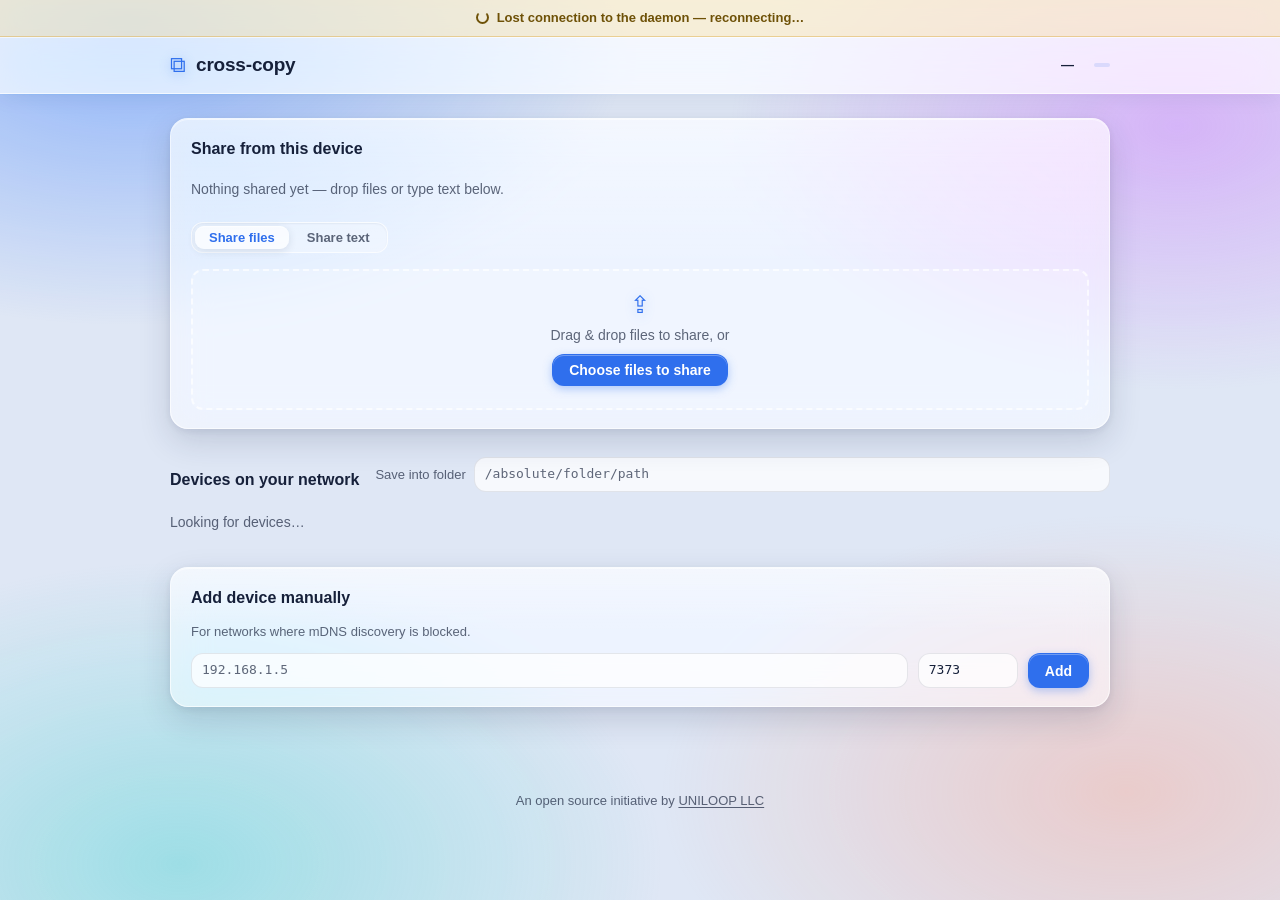
==== commit ff8482dd: "add support for file resume" ====
--- a/crosscopy/webui/index.html
+++ b/crosscopy/webui/index.html
@@ -38,6 +38,14 @@
     <!-- Incoming offers (targeted sends awaiting accept/decline) -->
     <section id="offers-stack" class="offers-stack" aria-live="polite"
              aria-label="Incoming offers"></section>
+
+    <section id="resumes-section" class="resumes-section hidden"
+             aria-label="Incomplete transfers">
+      <div class="section-head">
+        <h2>Incomplete transfers</h2>
+      </div>
+      <div id="resumes-list" class="resumes-list" aria-live="polite"></div>
+    </section>
 
     <!-- What this device is sharing -->
     <section class="glass card" id="local-card">
--- a/crosscopy/webui/style.css
+++ b/crosscopy/webui/style.css
@@ -8,7 +8,7 @@
   --muted: rgba(22, 32, 58, 0.68);
   --glass: rgba(255, 255, 255, 0.52);
   --glass-strong: rgba(255, 255, 255, 0.68);
-  --glass-input: rgba(255, 255, 255, 0.5);
+  --glass-input: rgba(255, 255, 255, 0.74);
   --hairline: rgba(255, 255, 255, 0.65);
   --hairline-soft: rgba(22, 32, 58, 0.1);
   --shadow: 0 12px 32px rgba(24, 39, 75, 0.16), 0 2px 8px rgba(24, 39, 75, 0.08);
@@ -34,7 +34,7 @@
     --muted: rgba(237, 241, 250, 0.66);
     --glass: rgba(28, 32, 46, 0.55);
     --glass-strong: rgba(34, 39, 56, 0.68);
-    --glass-input: rgba(0, 0, 0, 0.28);
+    --glass-input: rgba(0, 0, 0, 0.4);
     --hairline: rgba(255, 255, 255, 0.14);
     --hairline-soft: rgba(255, 255, 255, 0.1);
     --shadow: 0 12px 32px rgba(0, 0, 0, 0.45), 0 2px 8px rgba(0, 0, 0, 0.3);
@@ -251,11 +251,12 @@
 
 .btn-danger { color: var(--bad); }
 
-input[type="text"], input[type="number"] {
+input[type="text"], input[type="number"], textarea {
   font-family: inherit;
   font-size: 14px;
+  line-height: 1.45;
   padding: 7px 10px;
-  border: 1px solid var(--hairline);
+  border: 1px solid var(--hairline-soft);
   border-radius: var(--radius-sm);
   background: var(--glass-input);
   color: var(--text);
@@ -265,7 +266,7 @@
 
 input::placeholder, textarea::placeholder { color: var(--muted); }
 
-input:focus {
+input:focus, textarea:focus {
   border-color: var(--accent);
   box-shadow: 0 0 0 3px var(--accent-soft);
 }
@@ -376,14 +377,10 @@
   font-size: 13px;
   line-height: 1.5;
   padding: 9px 11px;
-  border: 1px solid var(--hairline);
-  border-radius: var(--radius-sm);
-  background: var(--glass-input);
-  color: var(--text);
-  outline: none;
   resize: vertical;
   min-height: 88px;
-  transition: border-color 0.18s, box-shadow 0.18s;
+  max-height: 60vh;
+  overflow-y: auto;
 }
 
 .text-pane textarea:focus {
@@ -408,9 +405,9 @@
 }
 
 .text-block.preview {
-  /* ~6 lines at 13px * 1.5 line-height, plus padding */
+  /* ~6 lines at 13px * 1.5 line-height, plus padding; scrolls past that */
   max-height: 138px;
-  overflow: hidden;
+  overflow-y: auto;
 }
 
 /* ---------- drop zone ---------- */
@@ -596,8 +593,17 @@
 .send-status.ok { color: var(--ok); font-weight: 600; }
 .send-status.bad { color: var(--bad); font-weight: 600; }
 
-.send-row { display: flex; gap: 8px; }
-.send-row .send-input { flex: 1; min-width: 0; font-size: 13px; }
+.send-row { display: flex; gap: 8px; align-items: flex-start; }
+.send-row .send-input {
+  flex: 1;
+  min-width: 0;
+  font-size: 13px;
+  /* rows=1 textarea that auto-grows with content (JS), up to ~6 lines */
+  resize: none;
+  min-height: 35px;
+  max-height: calc(6 * 1.45em + 16px);
+  overflow-y: auto;
+}
 
 .send-hint { font-size: 12px; color: var(--muted); margin-top: 8px; }
 
@@ -720,6 +726,39 @@
 .toast.success { border-left-color: var(--ok); }
 .toast.error { border-left-color: var(--bad); }
 
+/* ---------- resumable transfers ---------- */
+
+.resumes-section { margin-bottom: 22px; }
+.resumes-list { display: grid; gap: 12px; }
+.resume-card { padding: 16px; }
+.resume-head, .resume-actions {
+  display: flex;
+  align-items: center;
+  justify-content: space-between;
+  gap: 10px;
+}
+.resume-percent { color: var(--accent); font-weight: 700; }
+.resume-dest, .resume-size {
+  color: var(--muted);
+  font-size: 13px;
+  overflow-wrap: anywhere;
+  margin-top: 5px;
+}
+.resume-progress-track {
+  height: 7px;
+  margin-top: 12px;
+  border-radius: 999px;
+  overflow: hidden;
+  background: rgba(120, 130, 150, 0.2);
+}
+.resume-progress-bar {
+  height: 100%;
+  border-radius: inherit;
+  background: var(--accent);
+}
+.resume-unavailable { color: var(--bad); font-size: 13px; margin: 10px 0 0; }
+.resume-actions { justify-content: flex-start; margin-top: 13px; }
+
 /* ---------- footer ---------- */
 
 .app-footer {
